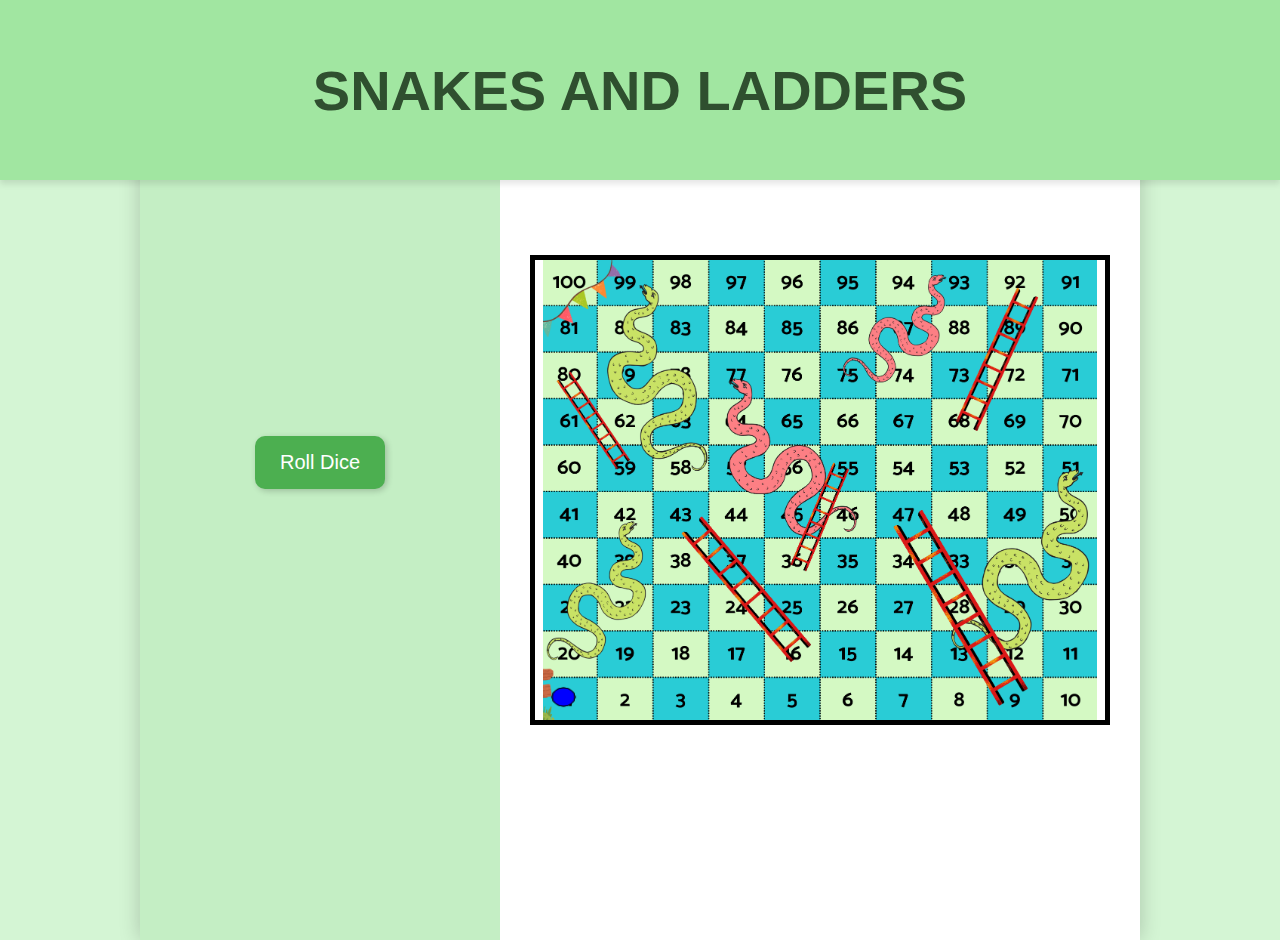
==== game-main/game.html @ 56a018bf "Initial commit" ====
<!DOCTYPE html>
<html lang="en">
<head>
  <meta charset="UTF-8" />
  <meta name="viewport" content="width=device-width, initial-scale=1.0" />
  <title>Play Game</title>
  <link rel="stylesheet" href="game.css">
</head>
<body>
    <span class="txt">
        <h1>SNAKES AND LADDERS</h1>
    </span>
  <div class="game-layout">
    <div class="sidebar">
      <button onclick="rollDice()" id="rollBtn">Roll Dice</button>
      <p id="status"></p>
    </div>
    <div class="game-container">
      <canvas id="board" width="500" height="500"></canvas>
    </div>
  </div>
  <script src="game.js"></script>
</body>
</html>
---- game-main/game.css ----
body {
    margin: 0;
    font-family: 'Comic Sans MS', cursive, sans-serif;
    display: flex;
    justify-content: center;
    align-items: center;
    height: 100vh;
    background-color: #d4f5d4;
  }
  .txt {
    display: block; /* Make span behave like a div */
    position: fixed;
    top: 0;
    left: 0;
    width: 100%;
    background-color: #a1e6a1; /* soft green */
    color: #2f4f2f; /* dark green text */
    text-align: center;
    padding: 20px 0;
    font-size: 28px;
    font-weight: bold;
    z-index: 1000;
    box-shadow: 0 4px 6px rgba(0, 0, 0, 0.1);
  }
  
  /* Push content down so it's not hidden behind fixed heading */
  .game-layout {
    margin-top: 80px;
  }
  
  /* Push the game layout down so it doesn’t go under the header */
  .game-layout {
    margin-top: 80px;
  }
  
  

  .game-layout {
    display: flex;
    flex-direction: row;
    flex-wrap: wrap;
    width: 100%;
    max-width: 1000px;
    height: 100%;
    box-shadow: 0 0 20px rgba(0, 0, 0, 0.2);
    background: #f5fff5;
  }

  .game-container {
    flex: 2;
    display: flex;
    justify-content: center;
    align-items: center;
    background: #fff;
  }

  canvas {
    width: 570px;
    height: 460px;
    background-image: url('board2.png');
    background-size: contain;
    background-repeat: no-repeat;
    background-position: center;
    border: 5px solid black;
  }

  .sidebar {
    flex: 1;
    padding: 20px;
    background: #c4eec4;
    display: flex;
    flex-direction: column;
    align-items: center;
    justify-content: center;
    gap: 20px;
  }

  #rollBtn {
    padding: 15px 25px;
    font-size: 20px;
    cursor: pointer;
    border: none;
    border-radius: 10px;
    background-color: #4caf50;
    color: white;
    box-shadow: 2px 2px 6px rgba(0, 0, 0, 0.2);
  }

  #status {
    font-size: 18px;
    color: #333;
  }

  @media screen and (max-width: 768px) {
    .game-layout {
      flex-direction: column;
    }
    .sidebar {
      width: 100%;
      flex-direction: row;
      justify-content: space-around;
      flex-wrap: wrap;
    }
}
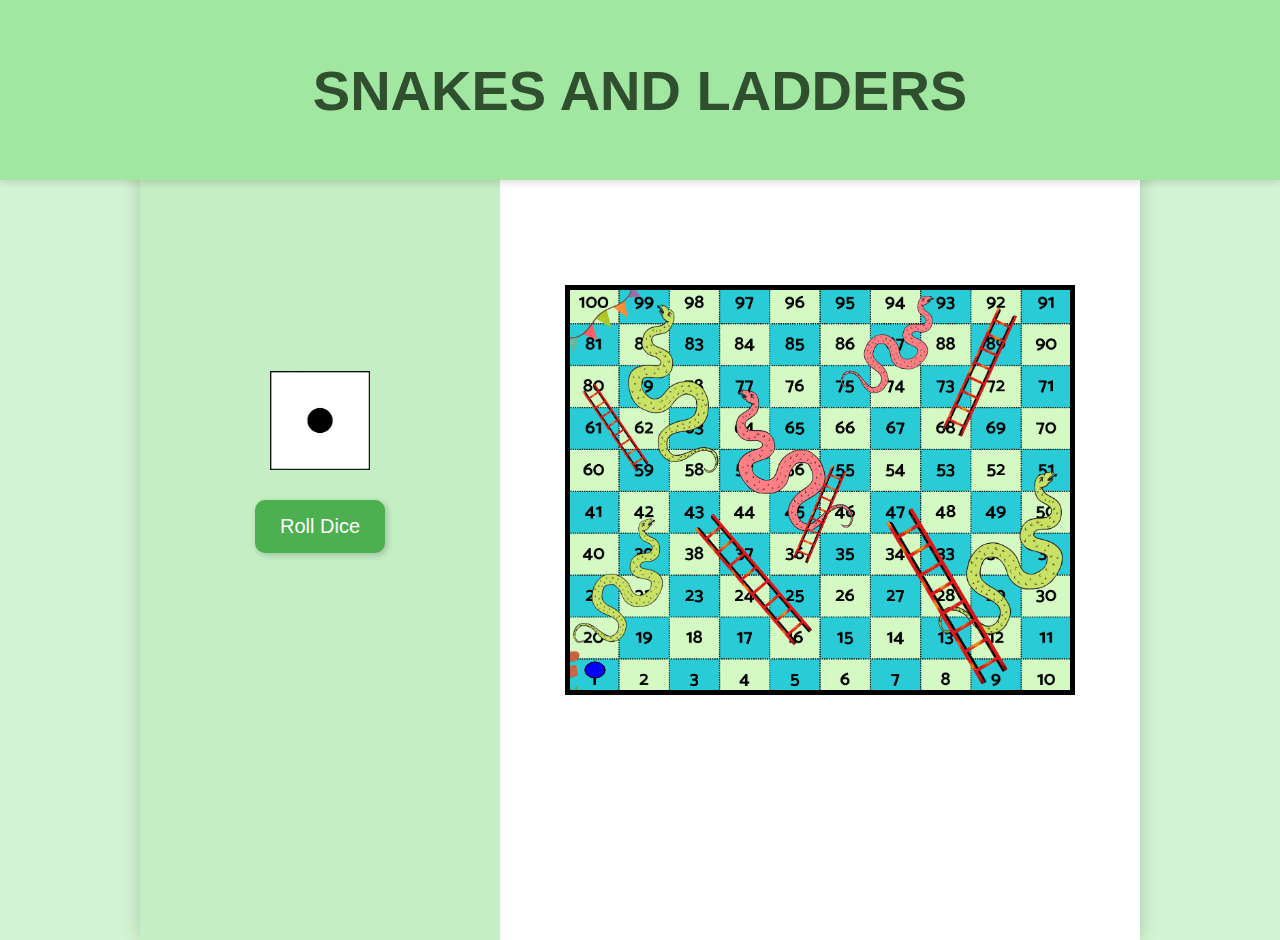
==== commit 2b41cfe7: "img&audio" ====
--- a/game-main/game.html
+++ b/game-main/game.html
@@ -2,16 +2,18 @@
 <html lang="en">
 <head>
   <meta charset="UTF-8" />
-  <meta name="viewport" content="width=device-width, initial-scale=1.0" />
+  <meta name="viewport" content="width=device-width, initial-scale=1.0"/>
   <title>Play Game</title>
   <link rel="stylesheet" href="game.css">
 </head>
 <body>
-    <span class="txt">
-        <h1>SNAKES AND LADDERS</h1>
-    </span>
+  <span class="txt">
+    <h1>SNAKES AND LADDERS</h1>
+  </span>
+
   <div class="game-layout">
     <div class="sidebar">
+      <img id="diceImage" src="dice1.png" alt="Dice" width="100" />
       <button onclick="rollDice()" id="rollBtn">Roll Dice</button>
       <p id="status"></p>
     </div>
@@ -19,6 +21,14 @@
       <canvas id="board" width="500" height="500"></canvas>
     </div>
   </div>
+
+  <!-- Sound Effects -->
+  <audio id="audioLadder" src="ladder.mp3"></audio>
+  <audio id="audioRoll" src="roll.mp3"></audio>
+  <audio id="audioMove" src="move.mp3"></audio>
+  <audio id="audioSnake" src="snake.mp3"></audio>
+  <audio id="audioWin" src="win.mp3"></audio>
+
   <script src="game.js"></script>
 </body>
 </html>
--- a/game-main/game.css
+++ b/game-main/game.css
@@ -55,14 +55,18 @@
   }
 
   canvas {
-    width: 570px;
-    height: 460px;
+    width: 100%;
+    max-width: 500px;
+    height: 400px;
     background-image: url('board2.png');
-    background-size: contain;
-    background-repeat: no-repeat;
+    background-size: cover;
     background-position: center;
     border: 5px solid black;
   }
+  #diceImage {
+    margin-bottom: 10px;
+  }
+  
 
   .sidebar {
     flex: 1;
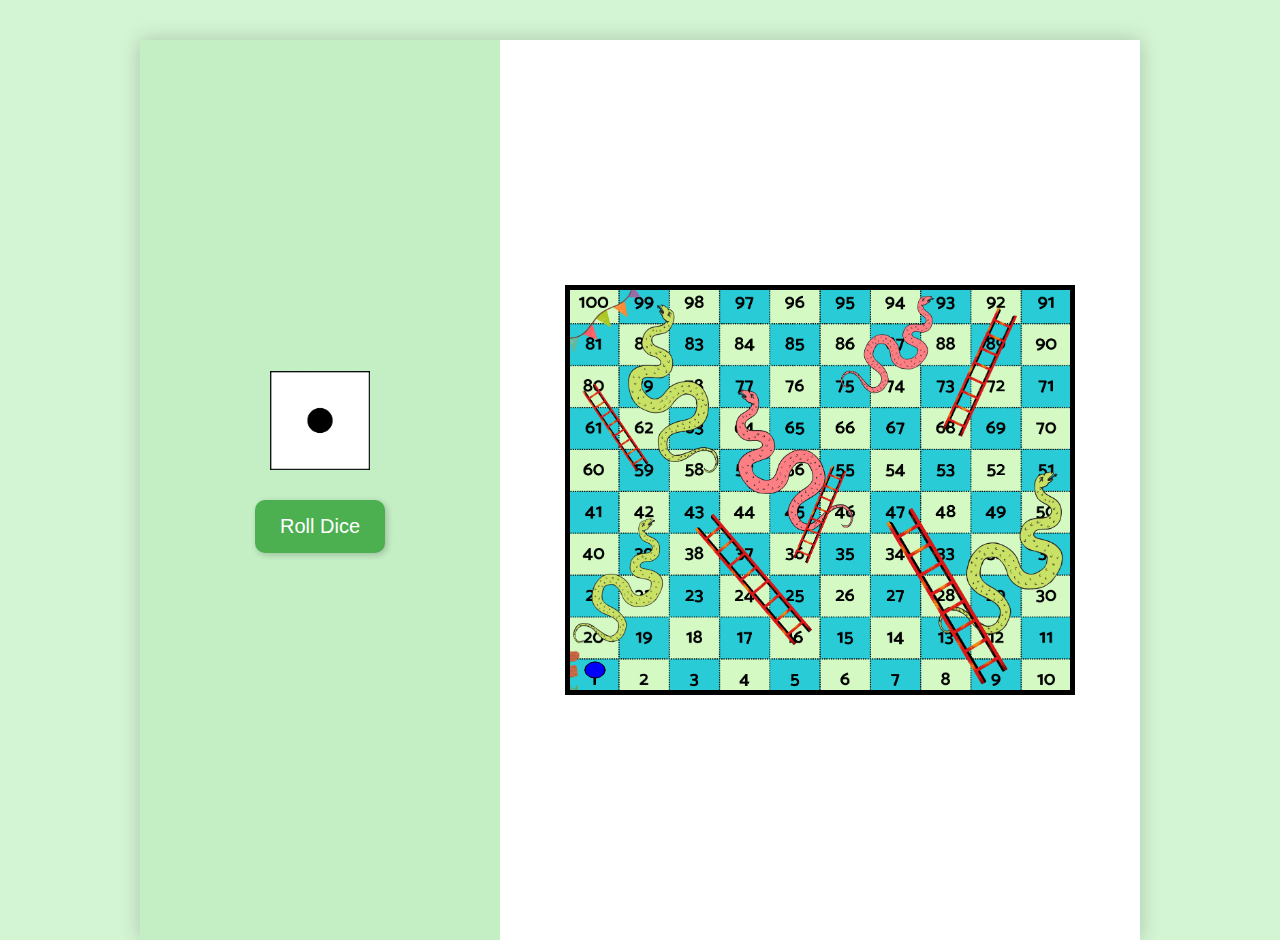
==== commit 941b9618: "minor changes" ====
--- a/game-main/game.html
+++ b/game-main/game.html
@@ -7,10 +7,6 @@
   <link rel="stylesheet" href="game.css">
 </head>
 <body>
-  <span class="txt">
-    <h1>SNAKES AND LADDERS</h1>
-  </span>
-
   <div class="game-layout">
     <div class="sidebar">
       <img id="diceImage" src="dice1.png" alt="Dice" width="100" />
